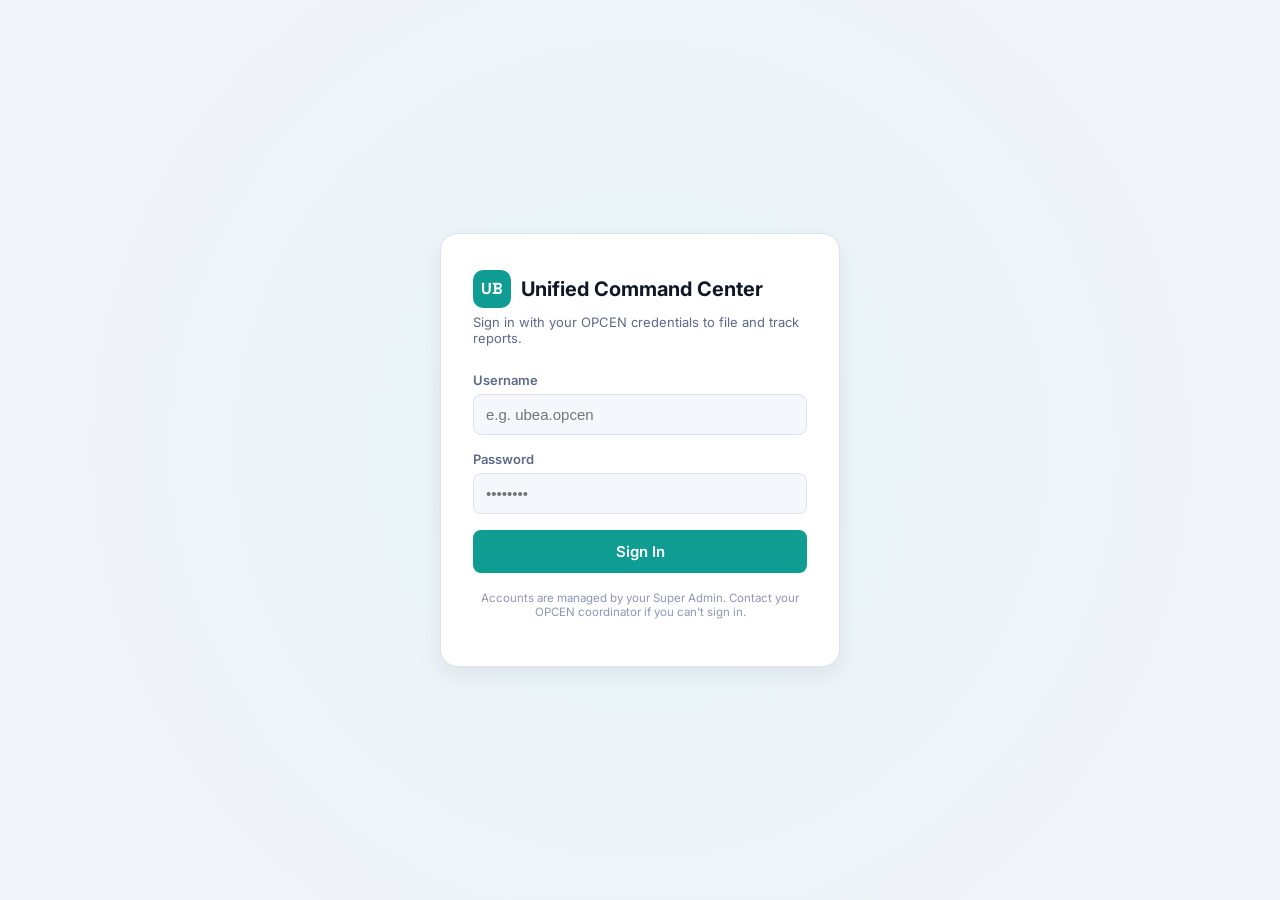
==== admin.html @ f2b2ef63 "unified version" ====
<!DOCTYPE html>
<html lang="en">
<head>
<meta charset="UTF-8" />
<meta name="viewport" content="width=device-width, initial-scale=1.0" />
<title>Super Admin — Unified Command Center</title>
<link rel="stylesheet" href="css/style.css" />
</head>
<body>
  <div class="app-shell">
    <aside class="sidebar" data-shell="sidebar"></aside>

    <div class="main">
      <div class="topbar">
        <h1>Super Admin</h1>
        <div class="topbar-right">
          <button class="icon-btn" data-shell="theme-btn" id="themeToggle">☀️</button>
        </div>
      </div>

      <div class="page">
        <h3 class="form-section-title">🧑‍✈️ OPCEN Accounts</h3>
        <div class="grid grid-2" style="align-items:start;">
          <div class="card" style="padding:0;overflow:hidden;">
            <table class="report-table">
              <thead><tr><th>Username</th><th>Name</th><th>Township</th><th>Role</th><th></th></tr></thead>
              <tbody id="usersBody"></tbody>
            </table>
          </div>
          <div class="card">
            <form id="addUserForm">
              <div class="field"><label>Username</label><input id="u_username" required /></div>
              <div class="field"><label>Full Name</label><input id="u_fullName" required /></div>
              <div class="field"><label>Password <span class="text-faint">(leave blank to keep unchanged when editing)</span></label><input id="u_password" type="text" /></div>
              <div class="field"><label>Township</label><select id="u_township"></select></div>
              <div class="field"><label>Role</label>
                <select id="u_role">
                  <option value="operator">Operator (Comcen)</option>
                  <option value="admin">Super Admin</option>
                </select>
              </div>
              <button class="btn btn-primary" type="submit" style="width:100%;">Save Account</button>
            </form>
          </div>
        </div>

        <h3 class="form-section-title" style="margin-top:34px;">📋 Form Content</h3>
        <p class="text-muted" style="margin-top:-6px;">Edit these lists to update the dropdown choices every operator sees — one item per line. Changes apply instantly, no code changes needed.</p>
        <form id="configForm" class="grid grid-3">
          <div class="card">
            <label style="font-weight:600;font-size:13px;">Type of Incident</label>
            <textarea id="cfg_incidentTypes" style="width:100%;min-height:220px;margin-top:8px;background:var(--bg-input);border:1px solid var(--border);color:var(--text-primary);border-radius:8px;padding:10px;"></textarea>
          </div>
          <div class="card">
            <label style="font-weight:600;font-size:13px;">Vehicular Accident — Classification</label>
            <textarea id="cfg_incidentClassification" style="width:100%;min-height:220px;margin-top:8px;background:var(--bg-input);border:1px solid var(--border);color:var(--text-primary);border-radius:8px;padding:10px;"></textarea>
          </div>
          <div class="card">
            <label style="font-weight:600;font-size:13px;">Weather Options</label>
            <textarea id="cfg_weather" style="width:100%;min-height:220px;margin-top:8px;background:var(--bg-input);border:1px solid var(--border);color:var(--text-primary);border-radius:8px;padding:10px;"></textarea>
            <button class="btn btn-primary" type="submit" style="width:100%;margin-top:12px;">Save Form Content</button>
          </div>
        </form>
      </div>
    </div>
  </div>

  <nav class="bottom-tabs" data-shell="bottomtabs"></nav>

  <script src="js/config.js"></script>
  <script src="js/api.js"></script>
  <script src="js/auth.js"></script>
  <script src="js/ui.js"></script>
  <script src="js/theme.js"></script>
  <script src="js/admin.js"></script>
</body>
</html>
---- css/style.css ----
/* ============================================================
   UBCC — Unified Command Center
   Design language: operations-console / dispatch-board.
   Display+UI face: Space Grotesk. Body: Inter. Data/codes: JetBrains Mono.
   ============================================================ */

@import url('https://fonts.googleapis.com/css2?family=Space+Grotesk:wght@500;600;700&family=Inter:wght@400;500;600;700&family=JetBrains+Mono:wght@500;600&display=swap');

:root{
  --bg-deep:#0B1220;
  --bg-panel:#121B2E;
  --bg-panel-raised:#182541;
  --bg-input:#0F1830;
  --border:#223052;
  --border-soft:#1A2743;
  --text-primary:#E7ECF7;
  --text-muted:#8C9BBF;
  --text-faint:#5B6A8C;
  --accent:#22D3C8;
  --accent-dim:#123B39;
  --accent-contrast:#052623;
  --red:#FF4757; --red-dim:#3A1620;
  --yellow:#FFC94D; --yellow-dim:#3A2E10;
  --blue:#4DA3FF; --blue-dim:#122A46;
  --green:#35D07F; --green-dim:#0E2A1D;
  --radius-sm:8px; --radius-md:12px; --radius-lg:18px;
  --shadow:0 8px 24px rgba(0,0,0,.35);
  --font-display:'Space Grotesk',sans-serif;
  --font-body:'Inter',sans-serif;
  --font-mono:'JetBrains Mono',monospace;
}

[data-theme="light"]{
  --bg-deep:#F1F4FA;
  --bg-panel:#FFFFFF;
  --bg-panel-raised:#FFFFFF;
  --bg-input:#F5F7FC;
  --border:#DCE2F0;
  --border-soft:#E7EBF5;
  --text-primary:#101827;
  --text-muted:#5C6A88;
  --text-faint:#8C97B3;
  --accent:#0E9C93;
  --accent-dim:#E3F7F5;
  --accent-contrast:#FFFFFF;
  --red:#E63946; --red-dim:#FDEAEC;
  --yellow:#C98A00; --yellow-dim:#FFF4DE;
  --blue:#1D6FE0; --blue-dim:#E8F1FF;
  --green:#1FA75C; --green-dim:#E5F8ED;
  --shadow:0 8px 24px rgba(20,30,60,.08);
}

*{box-sizing:border-box;}
html,body{margin:0;padding:0;}
body{
  background:var(--bg-deep);
  color:var(--text-primary);
  font-family:var(--font-body);
  min-height:100vh;
  transition:background .2s ease,color .2s ease;
  -webkit-font-smoothing:antialiased;
}
h1,h2,h3,h4,.font-display{font-family:var(--font-display);letter-spacing:-.01em;}
.mono{font-family:var(--font-mono);}
a{color:inherit;}
button{font-family:var(--font-body);cursor:pointer;}
input,select,textarea,button{font-size:15px;}
::selection{background:var(--accent);color:var(--accent-contrast);}

/* ---------- scaffolding ---------- */
.hidden{display:none !important;}
.container{max-width:1180px;margin:0 auto;padding:0 20px;}
.text-muted{color:var(--text-muted);}
.text-faint{color:var(--text-faint);}

/* radar-ping background texture used on the login screen */
.radar-bg{
  position:fixed;inset:0;z-index:-1;overflow:hidden;background:var(--bg-deep);
}
.radar-bg::before{
  content:"";position:absolute;top:50%;left:50%;width:1400px;height:1400px;
  transform:translate(-50%,-50%);
  background:radial-gradient(circle,var(--accent-dim) 0%,transparent 60%);
  opacity:.6;
}
.radar-ring{
  position:absolute;top:50%;left:50%;border:1px solid var(--border);
  border-radius:50%;transform:translate(-50%,-50%);
}

/* ---------- login ---------- */
.login-wrap{
  min-height:100vh;display:flex;align-items:center;justify-content:center;padding:24px;
}
.login-card{
  width:100%;max-width:400px;background:var(--bg-panel);border:1px solid var(--border);
  border-radius:var(--radius-lg);padding:36px 32px;box-shadow:var(--shadow);
}
.login-brand{display:flex;align-items:center;gap:10px;margin-bottom:6px;}
.brand-mark{
  width:38px;height:38px;border-radius:10px;background:var(--accent);
  display:flex;align-items:center;justify-content:center;color:var(--accent-contrast);
  font-family:var(--font-display);font-weight:700;flex:none;
}
.login-title{font-size:20px;font-weight:700;margin:0;}
.login-sub{color:var(--text-muted);font-size:13px;margin:2px 0 26px;}
.field{margin-bottom:16px;}
.field label{display:block;font-size:13px;font-weight:600;color:var(--text-muted);margin-bottom:6px;}
.field input,.field select,.field textarea{
  width:100%;background:var(--bg-input);border:1px solid var(--border);color:var(--text-primary);
  border-radius:var(--radius-sm);padding:11px 12px;outline:none;transition:border-color .15s;
}
.field input:focus,.field select:focus,.field textarea:focus{border-color:var(--accent);}
.field textarea{resize:vertical;min-height:80px;font-family:var(--font-body);}
.btn{
  border:1px solid transparent;border-radius:var(--radius-sm);padding:11px 18px;font-weight:600;
  display:inline-flex;align-items:center;justify-content:center;gap:8px;transition:.15s;
}
.btn-primary{background:var(--accent);color:var(--accent-contrast);width:100%;}
.btn-primary:hover{filter:brightness(1.08);}
.btn-ghost{background:transparent;border-color:var(--border);color:var(--text-primary);}
.btn-ghost:hover{border-color:var(--accent);color:var(--accent);}
.btn-danger{background:var(--red-dim);color:var(--red);border-color:transparent;}
.login-error{
  background:var(--red-dim);color:var(--red);font-size:13px;padding:10px 12px;border-radius:var(--radius-sm);
  margin-bottom:16px;
}

/* ---------- app shell ---------- */
.app-shell{display:flex;min-height:100vh;}
.sidebar{
  width:230px;flex:none;background:var(--bg-panel);border-right:1px solid var(--border);
  display:flex;flex-direction:column;padding:20px 14px;position:sticky;top:0;height:100vh;
}
.sidebar .login-brand{padding:0 6px;margin-bottom:26px;}
.nav-item{
  display:flex;align-items:center;gap:10px;padding:10px 12px;border-radius:var(--radius-sm);
  color:var(--text-muted);font-weight:600;font-size:14px;margin-bottom:4px;
}
.nav-item .ic{width:18px;text-align:center;}
.nav-item.active{background:var(--accent-dim);color:var(--accent);}
.nav-item:hover:not(.active){background:var(--border-soft);color:var(--text-primary);}
.sidebar-foot{margin-top:auto;border-top:1px solid var(--border);padding-top:14px;}
.user-chip{display:flex;align-items:center;gap:10px;padding:6px;}
.user-avatar{
  width:34px;height:34px;border-radius:50%;background:var(--accent-dim);color:var(--accent);
  display:flex;align-items:center;justify-content:center;font-weight:700;font-size:13px;flex:none;
}
.user-name{font-size:13px;font-weight:600;line-height:1.2;}
.user-role{font-size:11px;color:var(--text-faint);}

.main{flex:1;min-width:0;}
.topbar{
  display:flex;align-items:center;justify-content:space-between;padding:16px 24px;
  border-bottom:1px solid var(--border);background:var(--bg-panel);position:sticky;top:0;z-index:10;
}
.topbar h1{font-size:18px;margin:0;}
.topbar-right{display:flex;align-items:center;gap:10px;}
.icon-btn{
  width:38px;height:38px;border-radius:var(--radius-sm);border:1px solid var(--border);
  background:var(--bg-input);display:flex;align-items:center;justify-content:center;color:var(--text-muted);
}
.icon-btn:hover{color:var(--accent);border-color:var(--accent);}
.page{padding:24px;max-width:1100px;}

/* mobile bottom tabs */
.bottom-tabs{display:none;}

/* ---------- cards / stats ---------- */
.grid{display:grid;gap:16px;}
.grid-4{grid-template-columns:repeat(4,1fr);}
.grid-3{grid-template-columns:repeat(3,1fr);}
.grid-2{grid-template-columns:repeat(2,1fr);}
.card{
  background:var(--bg-panel);border:1px solid var(--border);border-radius:var(--radius-md);padding:18px;
}
.stat-card .stat-label{font-size:12px;color:var(--text-muted);text-transform:uppercase;letter-spacing:.05em;}
.stat-card .stat-value{font-family:var(--font-display);font-size:30px;font-weight:700;margin-top:6px;}
.stat-card.stat-red .stat-value{color:var(--red);}
.stat-card.stat-yellow .stat-value{color:var(--yellow);}
.stat-card.stat-green .stat-value{color:var(--green);}

/* ---------- status pulse (signature element) ---------- */
.status{display:inline-flex;align-items:center;gap:7px;font-size:12px;font-weight:600;}
.status .dot{width:9px;height:9px;border-radius:50%;position:relative;flex:none;}
.status.ongoing{color:var(--red);}
.status.ongoing .dot{background:var(--red);}
.status.ongoing .dot::after{
  content:"";position:absolute;inset:-5px;border-radius:50%;border:1.5px solid var(--red);
  animation:ping 1.6s cubic-bezier(0,0,.2,1) infinite;
}
.status.resolved{color:var(--green);}
.status.resolved .dot{background:var(--green);}
@keyframes ping{0%{transform:scale(.6);opacity:1;}75%,100%{transform:scale(1.7);opacity:0;}}

/* incident code chip */
.code-chip{
  font-family:var(--font-mono);font-size:12px;font-weight:600;background:var(--bg-input);
  border:1px solid var(--border);color:var(--accent);padding:3px 9px;border-radius:6px;letter-spacing:.02em;
}

/* ---------- report list ---------- */
.toolbar{display:flex;flex-wrap:wrap;gap:10px;align-items:center;margin-bottom:16px;}
.toolbar select,.toolbar input{
  background:var(--bg-input);border:1px solid var(--border);color:var(--text-primary);
  border-radius:var(--radius-sm);padding:9px 10px;
}
.toolbar .spacer{flex:1;}
table.report-table{width:100%;border-collapse:collapse;font-size:13.5px;}
.report-table thead th{
  text-align:left;color:var(--text-muted);font-size:11px;text-transform:uppercase;letter-spacing:.05em;
  padding:10px 12px;border-bottom:1px solid var(--border);
}
.report-table tbody td{padding:12px;border-bottom:1px solid var(--border-soft);}
.report-table tbody tr:hover{background:var(--border-soft);}
.row-actions{display:flex;gap:6px;}
.row-actions button{
  border:1px solid var(--border);background:var(--bg-input);color:var(--text-muted);
  border-radius:6px;width:30px;height:30px;display:flex;align-items:center;justify-content:center;
}
.row-actions button:hover{color:var(--accent);border-color:var(--accent);}
.pill{padding:3px 9px;border-radius:999px;font-size:11px;font-weight:700;}
.pill-blue{background:var(--blue-dim);color:var(--blue);}
.pill-yellow{background:var(--yellow-dim);color:var(--yellow);}
.pill-red{background:var(--red-dim);color:var(--red);}

/* ---------- forms ---------- */
.form-card{max-width:760px;}
.form-section-title{
  font-family:var(--font-display);font-size:15px;font-weight:700;margin:22px 0 12px;
  display:flex;align-items:center;gap:8px;
}
.form-section-title:first-child{margin-top:0;}
.form-grid{display:grid;grid-template-columns:1fr 1fr;gap:14px;}
.form-grid .full{grid-column:1 / -1;}
.required-mark{color:var(--red);}

/* icon-choice (alert level / weather) */
.icon-choice-group{display:flex;flex-wrap:wrap;gap:8px;}
.icon-choice{
  border:1.5px solid var(--border);background:var(--bg-input);border-radius:var(--radius-sm);
  padding:9px 14px;display:flex;align-items:center;gap:8px;font-weight:600;font-size:13.5px;color:var(--text-muted);
}
.icon-choice .ic{font-size:16px;}
.icon-choice.selected{border-color:var(--accent);color:var(--accent);background:var(--accent-dim);}
.icon-choice.selected.alert-red{border-color:var(--red);color:var(--red);background:var(--red-dim);}
.icon-choice.selected.alert-yellow{border-color:var(--yellow);color:var(--yellow);background:var(--yellow-dim);}
.icon-choice.selected.alert-blue{border-color:var(--blue);color:var(--blue);background:var(--blue-dim);}

/* yes/no */
.yesno-group{display:flex;gap:8px;}
.yesno-group .icon-choice{flex:1;justify-content:center;}

/* township carousel — swipe left/right */
.township-carousel{
  display:flex;gap:12px;overflow-x:auto;padding:6px 2px 12px;scroll-snap-type:x mandatory;
  -webkit-overflow-scrolling:touch;
}
.township-carousel::-webkit-scrollbar{height:6px;}
.township-carousel::-webkit-scrollbar-thumb{background:var(--border);border-radius:4px;}
.township-card{
  scroll-snap-align:start;flex:none;width:132px;border:1.5px solid var(--border);border-radius:var(--radius-md);
  background:var(--bg-input);padding:14px 10px;text-align:center;
}
.township-card.selected{border-color:var(--accent);background:var(--accent-dim);}
.township-logo{
  width:46px;height:46px;border-radius:50%;margin:0 auto 8px;background:var(--bg-panel-raised);
  border:1px solid var(--border);display:flex;align-items:center;justify-content:center;
  font-family:var(--font-display);font-weight:700;font-size:13px;color:var(--accent);
}
.township-card.selected .township-logo{border-color:var(--accent);}
.township-name{font-size:11.5px;line-height:1.3;color:var(--text-primary);font-weight:600;}
.township-code{font-family:var(--font-mono);font-size:10px;color:var(--text-faint);margin-top:2px;}

/* form footer */
.form-footer{display:flex;justify-content:flex-end;gap:10px;margin-top:24px;padding-top:18px;border-top:1px solid var(--border);}

/* banner / toast */
.banner{
  display:flex;align-items:center;gap:10px;background:var(--yellow-dim);color:var(--yellow);
  border:1px solid var(--yellow);border-radius:var(--radius-sm);padding:12px 14px;font-size:13.5px;margin-bottom:18px;
}
.toast-wrap{position:fixed;bottom:20px;right:20px;z-index:999;display:flex;flex-direction:column;gap:8px;}
.toast{
  background:var(--bg-panel-raised);border:1px solid var(--border);border-left:3px solid var(--accent);
  padding:12px 16px;border-radius:var(--radius-sm);box-shadow:var(--shadow);font-size:13.5px;min-width:240px;
  animation:slideIn .2s ease;
}
.toast.error{border-left-color:var(--red);}
@keyframes slideIn{from{transform:translateY(8px);opacity:0;}to{transform:translateY(0);opacity:1;}}

/* modal (report preview / pdf) */
.modal-backdrop{
  position:fixed;inset:0;background:rgba(4,8,18,.6);display:flex;align-items:center;justify-content:center;
  z-index:900;padding:20px;
}
.modal{
  background:var(--bg-panel);border:1px solid var(--border);border-radius:var(--radius-lg);
  width:100%;max-width:640px;max-height:88vh;overflow-y:auto;padding:26px;box-shadow:var(--shadow);
}
.modal-head{display:flex;justify-content:space-between;align-items:center;margin-bottom:16px;}

/* printable report */
.print-sheet{background:#fff;color:#111;padding:24px;font-family:Arial,sans-serif;font-size:12.5px;}
.print-sheet h2{margin:0 0 2px;font-size:16px;}
.print-sheet .pr-row{display:flex;border-bottom:1px solid #ddd;padding:6px 0;}
.print-sheet .pr-label{width:170px;font-weight:700;color:#444;flex:none;}
.print-sheet .pr-value{flex:1;white-space:pre-wrap;}

/* login/dashboard responsive */
@media (max-width:900px){
  .form-grid{grid-template-columns:1fr;}
  .grid-4{grid-template-columns:repeat(2,1fr);}
  .grid-3{grid-template-columns:repeat(2,1fr);}
}
@media (max-width:760px){
  .sidebar{display:none;}
  .app-shell{padding-bottom:64px;}
  .bottom-tabs{
    display:flex;position:fixed;bottom:0;left:0;right:0;background:var(--bg-panel);
    border-top:1px solid var(--border);z-index:50;
  }
  .bottom-tabs .nav-item{flex:1;flex-direction:column;gap:2px;text-align:center;border-radius:0;font-size:10.5px;}
  .page{padding:16px;}
  .grid-4,.grid-3,.grid-2{grid-template-columns:1fr 1fr;}
  table.report-table{display:block;overflow-x:auto;white-space:nowrap;}
}
@media print{
  body *{visibility:hidden;}
  #printArea,#printArea *{visibility:visible;}
  #printArea{position:absolute;top:0;left:0;width:100%;}
}
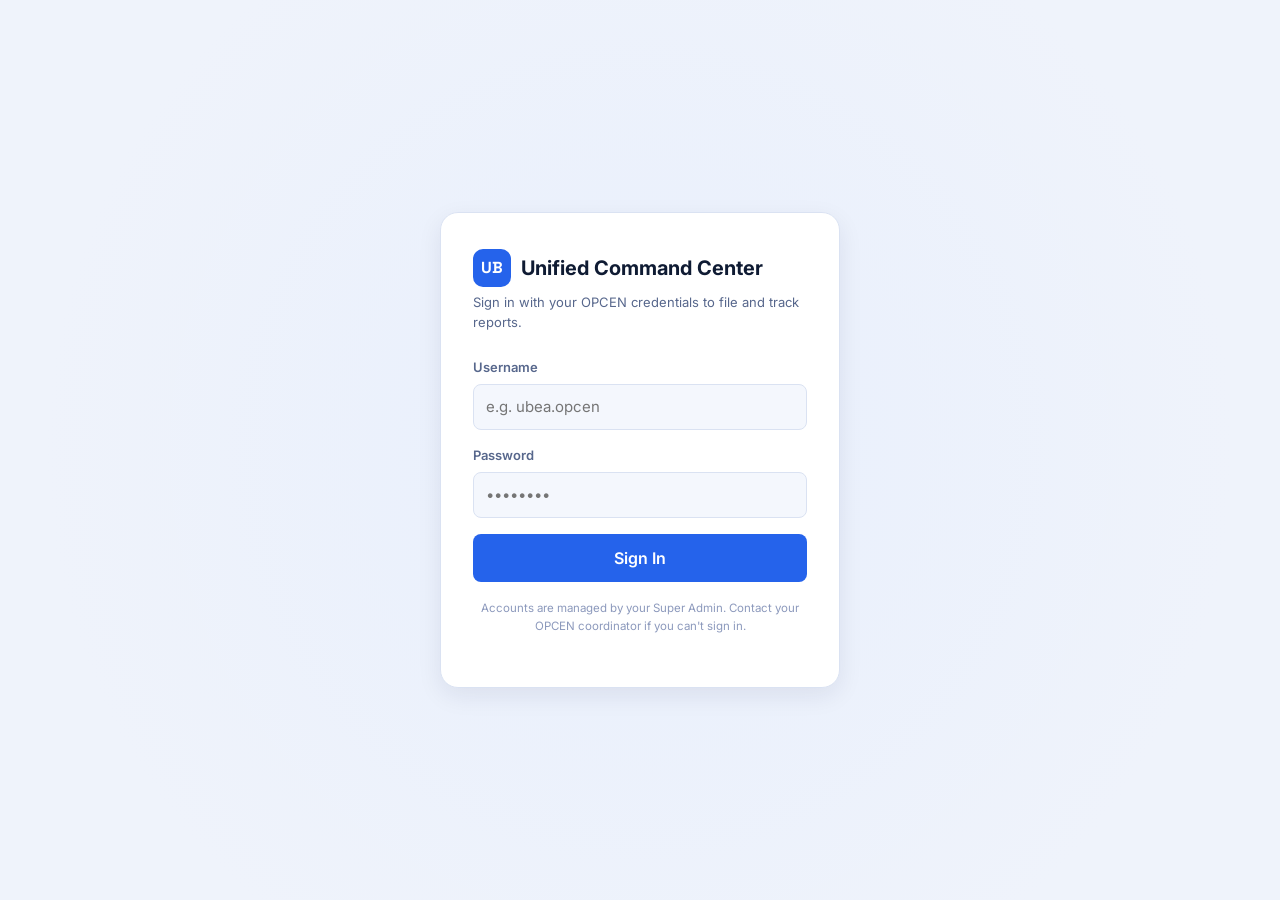
==== commit d4e1c2cd: "updated UI and UX" ====
--- a/admin.html
+++ b/admin.html
@@ -4,6 +4,7 @@
 <meta charset="UTF-8" />
 <meta name="viewport" content="width=device-width, initial-scale=1.0" />
 <title>Super Admin — Unified Command Center</title>
+<link href="https://cdn.jsdelivr.net/npm/bootstrap@5.3.3/dist/css/bootstrap.min.css" rel="stylesheet">
 <link rel="stylesheet" href="css/style.css" />
 </head>
 <body>
@@ -19,46 +20,62 @@
       </div>
 
       <div class="page">
+        <div class="banner" style="background:var(--accent-dim);color:var(--accent);border-color:var(--accent);">
+          📧 Cases still open 12+ hours after filing automatically email <b>megar.global@megaworldcorp.com</b> and are flagged ⚠ on the dashboard.
+        </div>
+
         <h3 class="form-section-title">🧑‍✈️ OPCEN Accounts</h3>
-        <div class="grid grid-2" style="align-items:start;">
-          <div class="card" style="padding:0;overflow:hidden;">
-            <table class="report-table">
-              <thead><tr><th>Username</th><th>Name</th><th>Township</th><th>Role</th><th></th></tr></thead>
-              <tbody id="usersBody"></tbody>
-            </table>
+        <div class="row g-3 align-items-start">
+          <div class="col-12 col-lg-7">
+            <div class="card p-0 overflow-hidden">
+              <div class="table-responsive">
+                <table class="report-table">
+                  <thead><tr><th>Username</th><th>Name</th><th>Township</th><th>Role</th><th></th></tr></thead>
+                  <tbody id="usersBody"></tbody>
+                </table>
+              </div>
+            </div>
           </div>
-          <div class="card">
-            <form id="addUserForm">
-              <div class="field"><label>Username</label><input id="u_username" required /></div>
-              <div class="field"><label>Full Name</label><input id="u_fullName" required /></div>
-              <div class="field"><label>Password <span class="text-faint">(leave blank to keep unchanged when editing)</span></label><input id="u_password" type="text" /></div>
-              <div class="field"><label>Township</label><select id="u_township"></select></div>
-              <div class="field"><label>Role</label>
-                <select id="u_role">
-                  <option value="operator">Operator (Comcen)</option>
-                  <option value="admin">Super Admin</option>
-                </select>
-              </div>
-              <button class="btn btn-primary" type="submit" style="width:100%;">Save Account</button>
-            </form>
+          <div class="col-12 col-lg-5">
+            <div class="card">
+              <form id="addUserForm">
+                <div class="mb-3"><label class="form-label small fw-semibold">Username</label><input class="form-control" id="u_username" required /></div>
+                <div class="mb-3"><label class="form-label small fw-semibold">Full Name</label><input class="form-control" id="u_fullName" required /></div>
+                <div class="mb-3"><label class="form-label small fw-semibold">Password <span class="text-faint">(leave blank to keep unchanged when editing)</span></label><input class="form-control" id="u_password" type="text" /></div>
+                <div class="mb-3"><label class="form-label small fw-semibold">Township</label><select class="form-select" id="u_township"></select></div>
+                <div class="mb-3"><label class="form-label small fw-semibold">Role</label>
+                  <select class="form-select" id="u_role">
+                    <option value="operator">Operator (Comcen)</option>
+                    <option value="admin">Super Admin</option>
+                  </select>
+                </div>
+                <button class="btn btn-primary w-100" type="submit">Save Account</button>
+              </form>
+            </div>
           </div>
         </div>
 
         <h3 class="form-section-title" style="margin-top:34px;">📋 Form Content</h3>
         <p class="text-muted" style="margin-top:-6px;">Edit these lists to update the dropdown choices every operator sees — one item per line. Changes apply instantly, no code changes needed.</p>
-        <form id="configForm" class="grid grid-3">
-          <div class="card">
-            <label style="font-weight:600;font-size:13px;">Type of Incident</label>
-            <textarea id="cfg_incidentTypes" style="width:100%;min-height:220px;margin-top:8px;background:var(--bg-input);border:1px solid var(--border);color:var(--text-primary);border-radius:8px;padding:10px;"></textarea>
+        <form id="configForm" class="row g-3">
+          <div class="col-12 col-md-4">
+            <div class="card h-100">
+              <label class="form-label small fw-semibold">Type of Incident</label>
+              <textarea id="cfg_incidentTypes" class="form-control" style="min-height:220px;"></textarea>
+            </div>
           </div>
-          <div class="card">
-            <label style="font-weight:600;font-size:13px;">Vehicular Accident — Classification</label>
-            <textarea id="cfg_incidentClassification" style="width:100%;min-height:220px;margin-top:8px;background:var(--bg-input);border:1px solid var(--border);color:var(--text-primary);border-radius:8px;padding:10px;"></textarea>
+          <div class="col-12 col-md-4">
+            <div class="card h-100">
+              <label class="form-label small fw-semibold">Vehicular Accident — Classification</label>
+              <textarea id="cfg_incidentClassification" class="form-control" style="min-height:220px;"></textarea>
+            </div>
           </div>
-          <div class="card">
-            <label style="font-weight:600;font-size:13px;">Weather Options</label>
-            <textarea id="cfg_weather" style="width:100%;min-height:220px;margin-top:8px;background:var(--bg-input);border:1px solid var(--border);color:var(--text-primary);border-radius:8px;padding:10px;"></textarea>
-            <button class="btn btn-primary" type="submit" style="width:100%;margin-top:12px;">Save Form Content</button>
+          <div class="col-12 col-md-4">
+            <div class="card h-100 d-flex flex-column">
+              <label class="form-label small fw-semibold">Weather Options</label>
+              <textarea id="cfg_weather" class="form-control" style="min-height:220px;"></textarea>
+              <button class="btn btn-primary w-100 mt-3" type="submit">Save Form Content</button>
+            </div>
           </div>
         </form>
       </div>
@@ -67,6 +84,7 @@
 
   <nav class="bottom-tabs" data-shell="bottomtabs"></nav>
 
+  <script src="https://cdn.jsdelivr.net/npm/bootstrap@5.3.3/dist/js/bootstrap.bundle.min.js"></script>
   <script src="js/config.js"></script>
   <script src="js/api.js"></script>
   <script src="js/auth.js"></script>
--- a/css/style.css
+++ b/css/style.css
@@ -7,22 +7,24 @@
 @import url('https://fonts.googleapis.com/css2?family=Space+Grotesk:wght@500;600;700&family=Inter:wght@400;500;600;700&family=JetBrains+Mono:wght@500;600&display=swap');
 
 :root{
-  --bg-deep:#0B1220;
-  --bg-panel:#121B2E;
-  --bg-panel-raised:#182541;
-  --bg-input:#0F1830;
-  --border:#223052;
-  --border-soft:#1A2743;
-  --text-primary:#E7ECF7;
-  --text-muted:#8C9BBF;
-  --text-faint:#5B6A8C;
-  --accent:#22D3C8;
-  --accent-dim:#123B39;
-  --accent-contrast:#052623;
+  --bg-deep:#0A1220;
+  --bg-panel:#101B31;
+  --bg-panel-raised:#16233F;
+  --bg-input:#0D1728;
+  --border:#223257;
+  --border-soft:#1A2745;
+  --text-primary:#E9EEF9;
+  --text-muted:#93A2C4;
+  --text-faint:#5F6E92;
+  --accent:#3B82F6;
+  --accent-strong:#2563EB;
+  --accent-dim:#122A4D;
+  --accent-contrast:#FFFFFF;
   --red:#FF4757; --red-dim:#3A1620;
   --yellow:#FFC94D; --yellow-dim:#3A2E10;
-  --blue:#4DA3FF; --blue-dim:#122A46;
+  --blue:#5FA6FF; --blue-dim:#122A46;
   --green:#35D07F; --green-dim:#0E2A1D;
+  --orange:#FF9F45; --orange-dim:#3A2410;
   --radius-sm:8px; --radius-md:12px; --radius-lg:18px;
   --shadow:0 8px 24px rgba(0,0,0,.35);
   --font-display:'Space Grotesk',sans-serif;
@@ -31,22 +33,24 @@
 }
 
 [data-theme="light"]{
-  --bg-deep:#F1F4FA;
+  --bg-deep:#EFF3FB;
   --bg-panel:#FFFFFF;
   --bg-panel-raised:#FFFFFF;
-  --bg-input:#F5F7FC;
-  --border:#DCE2F0;
-  --border-soft:#E7EBF5;
-  --text-primary:#101827;
-  --text-muted:#5C6A88;
-  --text-faint:#8C97B3;
-  --accent:#0E9C93;
-  --accent-dim:#E3F7F5;
+  --bg-input:#F4F7FD;
+  --border:#DAE2F2;
+  --border-soft:#E7ECF7;
+  --text-primary:#0F1B33;
+  --text-muted:#57678C;
+  --text-faint:#8C99BC;
+  --accent:#2563EB;
+  --accent-strong:#1D4ED8;
+  --accent-dim:#E4EDFE;
   --accent-contrast:#FFFFFF;
   --red:#E63946; --red-dim:#FDEAEC;
   --yellow:#C98A00; --yellow-dim:#FFF4DE;
   --blue:#1D6FE0; --blue-dim:#E8F1FF;
   --green:#1FA75C; --green-dim:#E5F8ED;
+  --orange:#E07A1F; --orange-dim:#FFF1E2;
   --shadow:0 8px 24px rgba(20,30,60,.08);
 }
 
@@ -67,6 +71,27 @@
 input,select,textarea,button{font-size:15px;}
 ::selection{background:var(--accent);color:var(--accent-contrast);}
 
+/* ---------- Bootstrap component theming ----------
+   Bootstrap handles the grid/layout; these overrides make its form
+   controls, buttons, tables, and modals pick up our dark/light palette
+   instead of Bootstrap's own default (light-only) styling. */
+.form-control,.form-select{
+  background:var(--bg-input);border:1px solid var(--border);color:var(--text-primary);
+  border-radius:var(--radius-sm);
+}
+.form-control:focus,.form-select:focus{
+  background:var(--bg-input);color:var(--text-primary);border-color:var(--accent);
+  box-shadow:0 0 0 .2rem color-mix(in srgb, var(--accent) 25%, transparent);
+}
+.form-control::placeholder{color:var(--text-faint);}
+.form-control:disabled,.form-select:disabled{opacity:.6;}
+.form-label{color:var(--text-muted);}
+.table-responsive{width:100%;}
+.btn-primary{background:var(--accent);border-color:var(--accent);color:var(--accent-contrast);}
+.btn-primary:hover,.btn-primary:focus{background:var(--accent-strong);border-color:var(--accent-strong);color:var(--accent-contrast);}
+.btn-outline-secondary{border-color:var(--border);color:var(--text-primary);}
+.btn-outline-secondary:hover{border-color:var(--accent);color:var(--accent);background:var(--accent-dim);}
+
 /* ---------- scaffolding ---------- */
 .hidden{display:none !important;}
 .container{max-width:1180px;margin:0 auto;padding:0 20px;}
@@ -223,16 +248,15 @@
 .pill-blue{background:var(--blue-dim);color:var(--blue);}
 .pill-yellow{background:var(--yellow-dim);color:var(--yellow);}
 .pill-red{background:var(--red-dim);color:var(--red);}
+.pill-orange{background:var(--orange-dim);color:var(--orange);}
 
 /* ---------- forms ---------- */
-.form-card{max-width:760px;}
+.form-card{max-width:820px;}
 .form-section-title{
   font-family:var(--font-display);font-size:15px;font-weight:700;margin:22px 0 12px;
   display:flex;align-items:center;gap:8px;
 }
 .form-section-title:first-child{margin-top:0;}
-.form-grid{display:grid;grid-template-columns:1fr 1fr;gap:14px;}
-.form-grid .full{grid-column:1 / -1;}
 .required-mark{color:var(--red);}
 
 /* icon-choice (alert level / weather) */
@@ -289,25 +313,38 @@
 .toast.error{border-left-color:var(--red);}
 @keyframes slideIn{from{transform:translateY(8px);opacity:0;}to{transform:translateY(0);opacity:1;}}
 
-/* modal (report preview / pdf) */
-.modal-backdrop{
-  position:fixed;inset:0;background:rgba(4,8,18,.6);display:flex;align-items:center;justify-content:center;
-  z-index:900;padding:20px;
-}
-.modal{
-  background:var(--bg-panel);border:1px solid var(--border);border-radius:var(--radius-lg);
-  width:100%;max-width:640px;max-height:88vh;overflow-y:auto;padding:26px;box-shadow:var(--shadow);
-}
-.modal-head{display:flex;justify-content:space-between;align-items:center;margin-bottom:16px;}
+/* modal (report preview / pdf) — Bootstrap's .modal handles positioning;
+   we theme its surface to match dark/light mode */
+.modal-content{
+  background:var(--bg-panel);border:1px solid var(--border);color:var(--text-primary);
+  border-radius:var(--radius-lg);
+}
+.modal-header,.modal-footer{border-color:var(--border);}
+.btn-close{filter:var(--bs-btn-close-filter,none);}
+[data-theme="dark"] .btn-close, :root:not([data-theme="light"]) .btn-close{filter:invert(1) grayscale(1) brightness(1.6);}
 
 /* printable report */
-.print-sheet{background:#fff;color:#111;padding:24px;font-family:Arial,sans-serif;font-size:12.5px;}
+.print-sheet{background:#fff;color:#111;padding:24px;font-family:Arial,sans-serif;font-size:12.5px;border-radius:8px;}
 .print-sheet h2{margin:0 0 2px;font-size:16px;}
 .print-sheet .pr-row{display:flex;border-bottom:1px solid #ddd;padding:6px 0;}
 .print-sheet .pr-label{width:170px;font-weight:700;color:#444;flex:none;}
 .print-sheet .pr-value{flex:1;white-space:pre-wrap;}
 
-/* login/dashboard responsive */
+/* report-type tabs (Initial / Information) on the New Report page */
+.report-type-tabs{display:flex;gap:8px;margin-bottom:20px;flex-wrap:wrap;}
+.report-type-tab{
+  border:1.5px solid var(--border);background:var(--bg-input);color:var(--text-muted);
+  border-radius:var(--radius-sm);padding:10px 18px;font-weight:700;font-size:13.5px;
+  display:flex;align-items:center;gap:8px;flex:1;justify-content:center;min-width:150px;
+}
+.report-type-tab.active{border-color:var(--accent);color:var(--accent);background:var(--accent-dim);}
+
+@media (max-width:420px){
+  .icon-choice{padding:8px 11px;font-size:12.5px;}
+  .township-card{width:112px;}
+  .login-card{padding:28px 20px;}
+}
+
 @media (max-width:900px){
   .form-grid{grid-template-columns:1fr;}
   .grid-4{grid-template-columns:repeat(2,1fr);}
